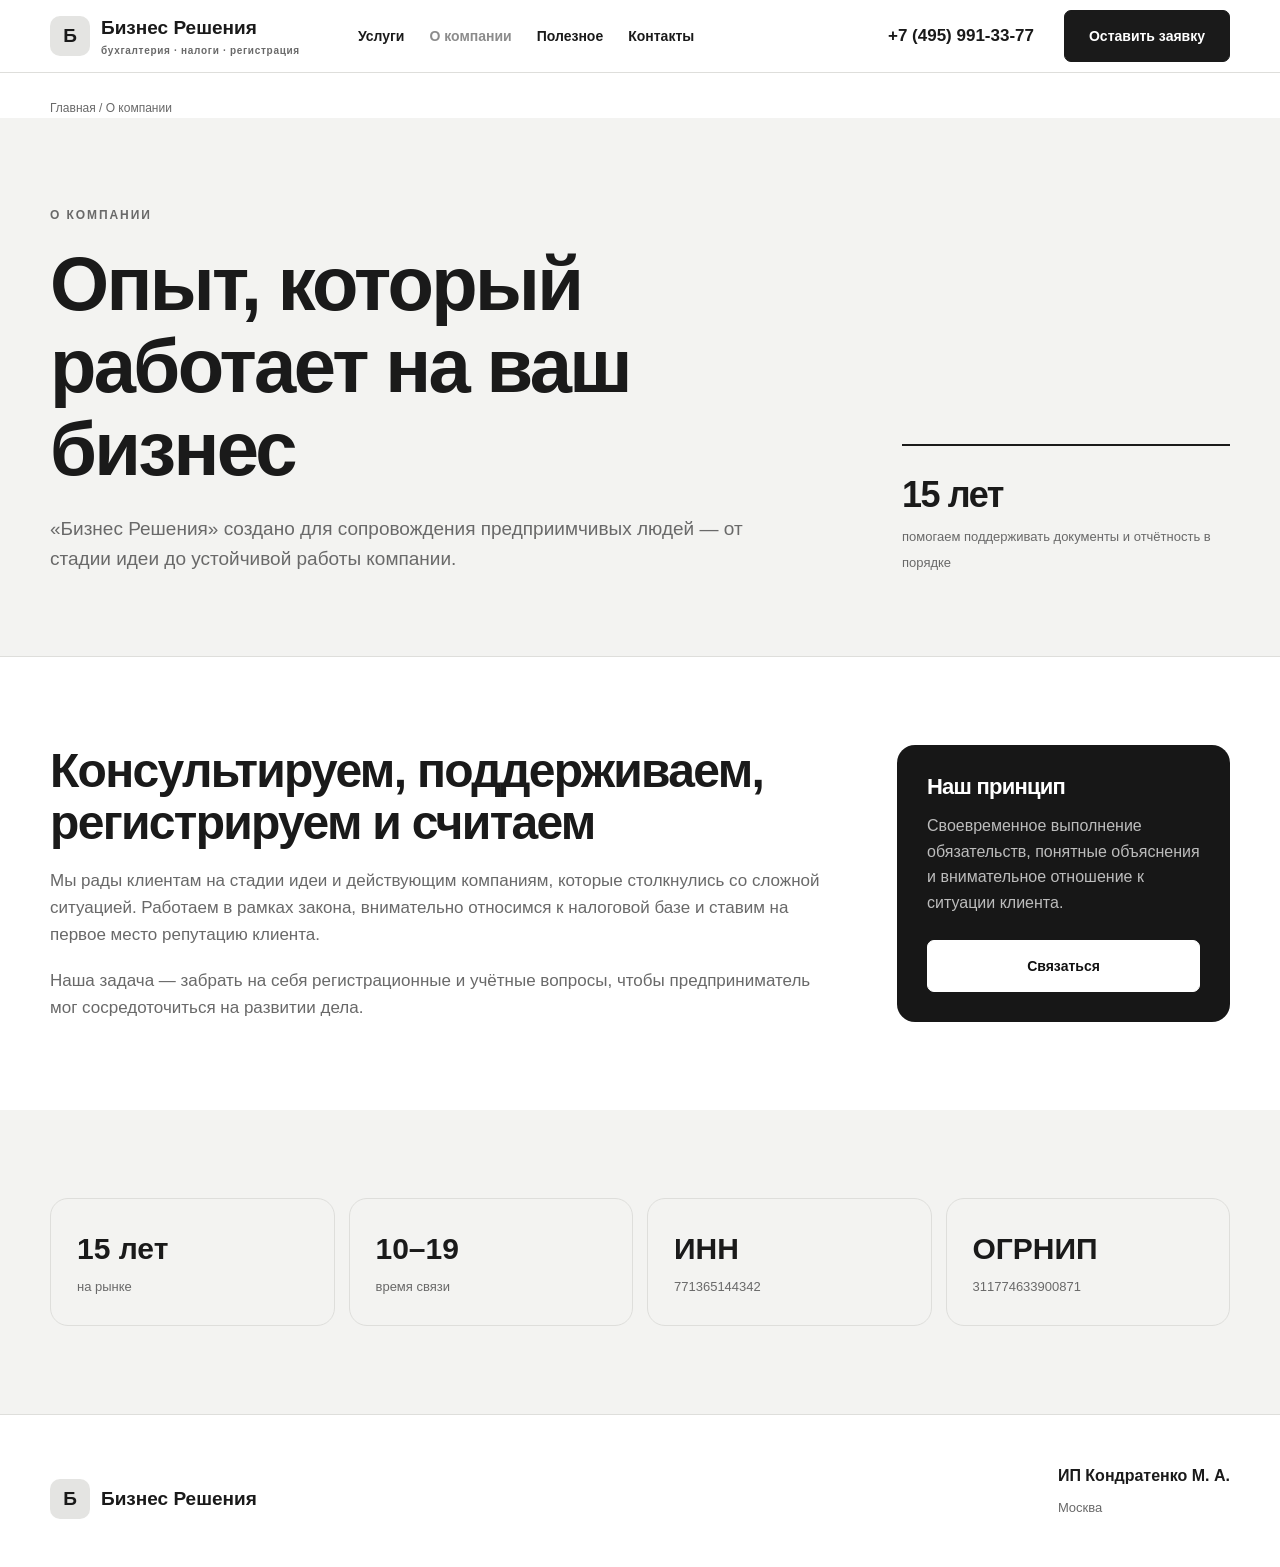
==== about.html @ 9b65f730 "Build matching inner pages" ====
<!doctype html><html lang="ru"><head><meta charset="utf-8"><meta name="viewport" content="width=device-width,initial-scale=1"><title>О компании — Бизнес Решения</title><link rel="stylesheet" href="inner.css"></head><body>
<header class="header"><nav class="nav container"><a class="logo" href="index.html"><span class="logo-mark">Б</span><span>Бизнес Решения<small>бухгалтерия · налоги · регистрация</small></span></a><div class="links"><a href="services.html">Услуги</a><a class="active" href="about.html">О компании</a><a href="blog.html">Полезное</a><a href="contacts.html">Контакты</a></div><a class="phone" href="tel:+74959913377">+7 (495) 991-33-77</a><a class="btn btn-dark" href="contacts.html#form">Оставить заявку</a><button class="burger" aria-label="Меню">☰</button></nav><div class="mobile-panel"><a href="services.html">Услуги</a><a href="about.html">О компании</a><a href="blog.html">Полезное</a><a href="contacts.html">Контакты</a></div></header>
<main><div class="container crumbs"><a href="index.html">Главная</a> / О компании</div><section class="hero"><div class="container hero-grid"><div><div class="eyebrow">О компании</div><h1>Опыт, который работает на ваш бизнес</h1><p>«Бизнес Решения» создано для сопровождения предприимчивых людей — от стадии идеи до устойчивой работы компании.</p></div><div class="hero-aside"><b>15 лет</b><span>помогаем поддерживать документы и отчётность в порядке</span></div></div></section>
<section class="section"><div class="container content-grid"><div class="prose"><h2>Консультируем, поддерживаем, регистрируем и считаем</h2><p>Мы рады клиентам на стадии идеи и действующим компаниям, которые столкнулись со сложной ситуацией. Работаем в рамках закона, внимательно относимся к налоговой базе и ставим на первое место репутацию клиента.</p><p>Наша задача — забрать на себя регистрационные и учётные вопросы, чтобы предприниматель мог сосредоточиться на развитии дела.</p></div><aside class="side-card"><h3>Наш принцип</h3><p>Своевременное выполнение обязательств, понятные объяснения и внимательное отношение к ситуации клиента.</p><a class="btn" href="contacts.html">Связаться</a></aside></div></section><section class="section soft"><div class="container"><div class="facts"><div class="fact"><b>15 лет</b><span>на рынке</span></div><div class="fact"><b>10–19</b><span>время связи</span></div><div class="fact"><b>ИНН</b><span>771365144342</span></div><div class="fact"><b>ОГРНИП</b><span>311774633900871</span></div></div></div></section></main><footer class="footer"><div class="container footer-grid"><div class="logo"><span class="logo-mark">Б</span><span>Бизнес Решения</span></div><div><b>ИП Кондратенко М. А.</b><p>Москва</p></div></div></footer><script src="inner.js"></script></body></html>
---- inner.css ----
:root{--ink:#1a1a1a;--muted:#696969;--line:#dededb;--soft:#f3f3f1;--paper:#fff;--radius:18px;--container:1180px}
*{box-sizing:border-box;margin:0;padding:0}html{scroll-behavior:smooth}body{font-family:Manrope,-apple-system,"Segoe UI",sans-serif;color:var(--ink);background:var(--paper);line-height:1.6;-webkit-font-smoothing:antialiased}a{color:inherit;text-decoration:none}p{color:var(--muted)}h1,h2,h3{line-height:1.08;letter-spacing:-.035em}h1{font-size:clamp(42px,6vw,76px)}h2{font-size:clamp(30px,4vw,48px)}h3{font-size:22px}.container{width:min(var(--container),calc(100% - 48px));margin:auto}.header{position:sticky;top:0;z-index:20;background:rgba(255,255,255,.94);backdrop-filter:blur(10px);border-bottom:1px solid var(--line)}.nav{height:72px;display:flex;align-items:center;gap:30px}.logo{display:flex;align-items:center;gap:11px;font-weight:750;font-size:19px}.logo-mark{width:40px;height:40px;border-radius:10px;background:#e4e4e2;display:grid;place-items:center}.logo small{display:block;font-size:10px;letter-spacing:.07em;color:var(--muted);font-weight:600}.links{display:flex;gap:25px;margin-left:28px}.links a{font-size:14px;font-weight:650}.links a:hover,.links a.active{opacity:.5}.phone{margin-left:auto;font-weight:750;font-size:17px;white-space:nowrap}.btn{display:inline-flex;align-items:center;justify-content:center;border:1px solid var(--ink);border-radius:7px;padding:14px 24px;font-weight:750;font-size:14px;transition:.18s}.btn:hover{transform:translateY(-2px)}.btn-dark{background:var(--ink);color:#fff}.btn-light{background:#fff}.crumbs{padding:26px 0 0;font-size:12px;color:var(--muted)}.hero{padding:88px 0 82px;background:var(--soft);border-bottom:1px solid var(--line)}.hero-grid{display:grid;grid-template-columns:minmax(0,1.55fr) minmax(280px,.65fr);gap:70px;align-items:end}.eyebrow{font-size:12px;text-transform:uppercase;letter-spacing:.16em;font-weight:750;color:var(--muted);margin-bottom:18px}.hero p{font-size:19px;max-width:700px;margin-top:24px}.hero-aside{border-top:2px solid var(--ink);padding-top:20px}.hero-aside b{display:block;font-size:36px;letter-spacing:-.04em}.hero-aside span{font-size:13px;color:var(--muted)}.section{padding:88px 0}.section.soft{background:var(--soft)}.section-head{display:flex;justify-content:space-between;align-items:end;gap:30px;margin-bottom:42px}.section-head p{max-width:520px}.service-grid{display:grid;grid-template-columns:repeat(3,1fr);gap:16px}.service-card{min-height:270px;border:1px solid var(--line);border-radius:var(--radius);padding:28px;display:flex;flex-direction:column;background:#fff;transition:.18s}.service-card:hover{transform:translateY(-4px);box-shadow:0 18px 45px rgba(0,0,0,.08)}.service-card .num{font-size:12px;color:var(--muted);margin-bottom:28px}.service-card p{margin:14px 0 24px;font-size:14px}.service-card .price{font-weight:800;margin-top:auto}.service-card .more{font-weight:700;font-size:13px;margin-top:18px}.steps{display:grid;grid-template-columns:repeat(4,1fr);border-top:1px solid var(--line)}.step{padding:28px 24px 0 0}.step .n{font-size:12px;color:var(--muted);margin-bottom:25px}.step p{font-size:14px;margin-top:10px}.content-grid{display:grid;grid-template-columns:minmax(0,1.4fr) minmax(280px,.6fr);gap:70px}.prose p{font-size:17px;margin-top:18px}.checklist{list-style:none;margin-top:28px;display:grid;gap:12px}.checklist li{padding:15px 0;border-bottom:1px solid var(--line);font-weight:650}.side-card{background:#171717;color:#fff;border-radius:var(--radius);padding:30px;align-self:start;position:sticky;top:98px}.side-card h3{color:#fff}.side-card p{color:#bcbcbc;margin:14px 0 24px}.side-card .price{font-size:34px;font-weight:800;margin-bottom:20px}.side-card .btn{width:100%;background:#fff;color:#111;border-color:#fff}.facts{display:grid;grid-template-columns:repeat(4,1fr);gap:14px}.fact{border:1px solid var(--line);border-radius:var(--radius);padding:26px}.fact b{font-size:30px;display:block}.fact span{font-size:13px;color:var(--muted)}.article-grid{display:grid;grid-template-columns:repeat(3,1fr);gap:16px}.article{border:1px solid var(--line);border-radius:var(--radius);overflow:hidden}.article .visual{height:150px;background:linear-gradient(135deg,#ededeb,#d8d8d4)}.article .body{padding:24px}.article .meta{font-size:11px;text-transform:uppercase;letter-spacing:.12em;color:var(--muted)}.article h3{margin:12px 0}.article p{font-size:14px}.contacts-grid{display:grid;grid-template-columns:.8fr 1.2fr;gap:20px}.contact-card,.map{border:1px solid var(--line);border-radius:var(--radius);padding:32px}.contact-row{padding:17px 0;border-bottom:1px solid var(--line)}.contact-row small{display:block;color:var(--muted)}.map{min-height:430px;background:linear-gradient(135deg,#ededeb,#fafafa);display:grid;place-items:center;text-align:center}.cta{background:#171717;color:#fff;padding:72px 0}.cta-grid{display:grid;grid-template-columns:1fr auto;align-items:center;gap:40px}.cta h2{color:#fff}.cta p{color:#bcbcbc;margin-top:12px}.cta .btn{background:#fff;color:#111}.footer{padding:48px 0;border-top:1px solid var(--line)}.footer-grid{display:flex;justify-content:space-between;gap:30px;align-items:flex-end}.footer p{font-size:13px;margin-top:10px}.burger{display:none}.mobile-panel{display:none}
@media(max-width:900px){.links,.phone,.nav>.btn{display:none}.burger{display:block;margin-left:auto;border:0;background:none;font-size:25px}.hero-grid,.content-grid,.contacts-grid{grid-template-columns:1fr}.hero-aside{max-width:400px}.service-grid,.article-grid{grid-template-columns:repeat(2,1fr)}.steps,.facts{grid-template-columns:repeat(2,1fr)}.side-card{position:static}.section-head{display:block}.section-head p{margin-top:14px}.cta-grid{grid-template-columns:1fr}.mobile-panel.open{display:flex;position:fixed;z-index:19;top:72px;left:0;right:0;background:#fff;padding:20px 24px;flex-direction:column;gap:15px;border-bottom:1px solid var(--line)}}
@media(max-width:600px){.container{width:min(100% - 32px,var(--container))}.hero{padding:58px 0}.section{padding:64px 0}.service-grid,.article-grid,.steps,.facts{grid-template-columns:1fr}.hero p{font-size:17px}.footer-grid{display:block}.footer-grid>div:last-child{margin-top:25px}.btn{width:100%}}
body{overflow-x:hidden}h1,h2,h3{overflow-wrap:anywhere}@media(max-width:600px){.container{min-width:0}.hero h1{font-size:38px;max-width:100%}}
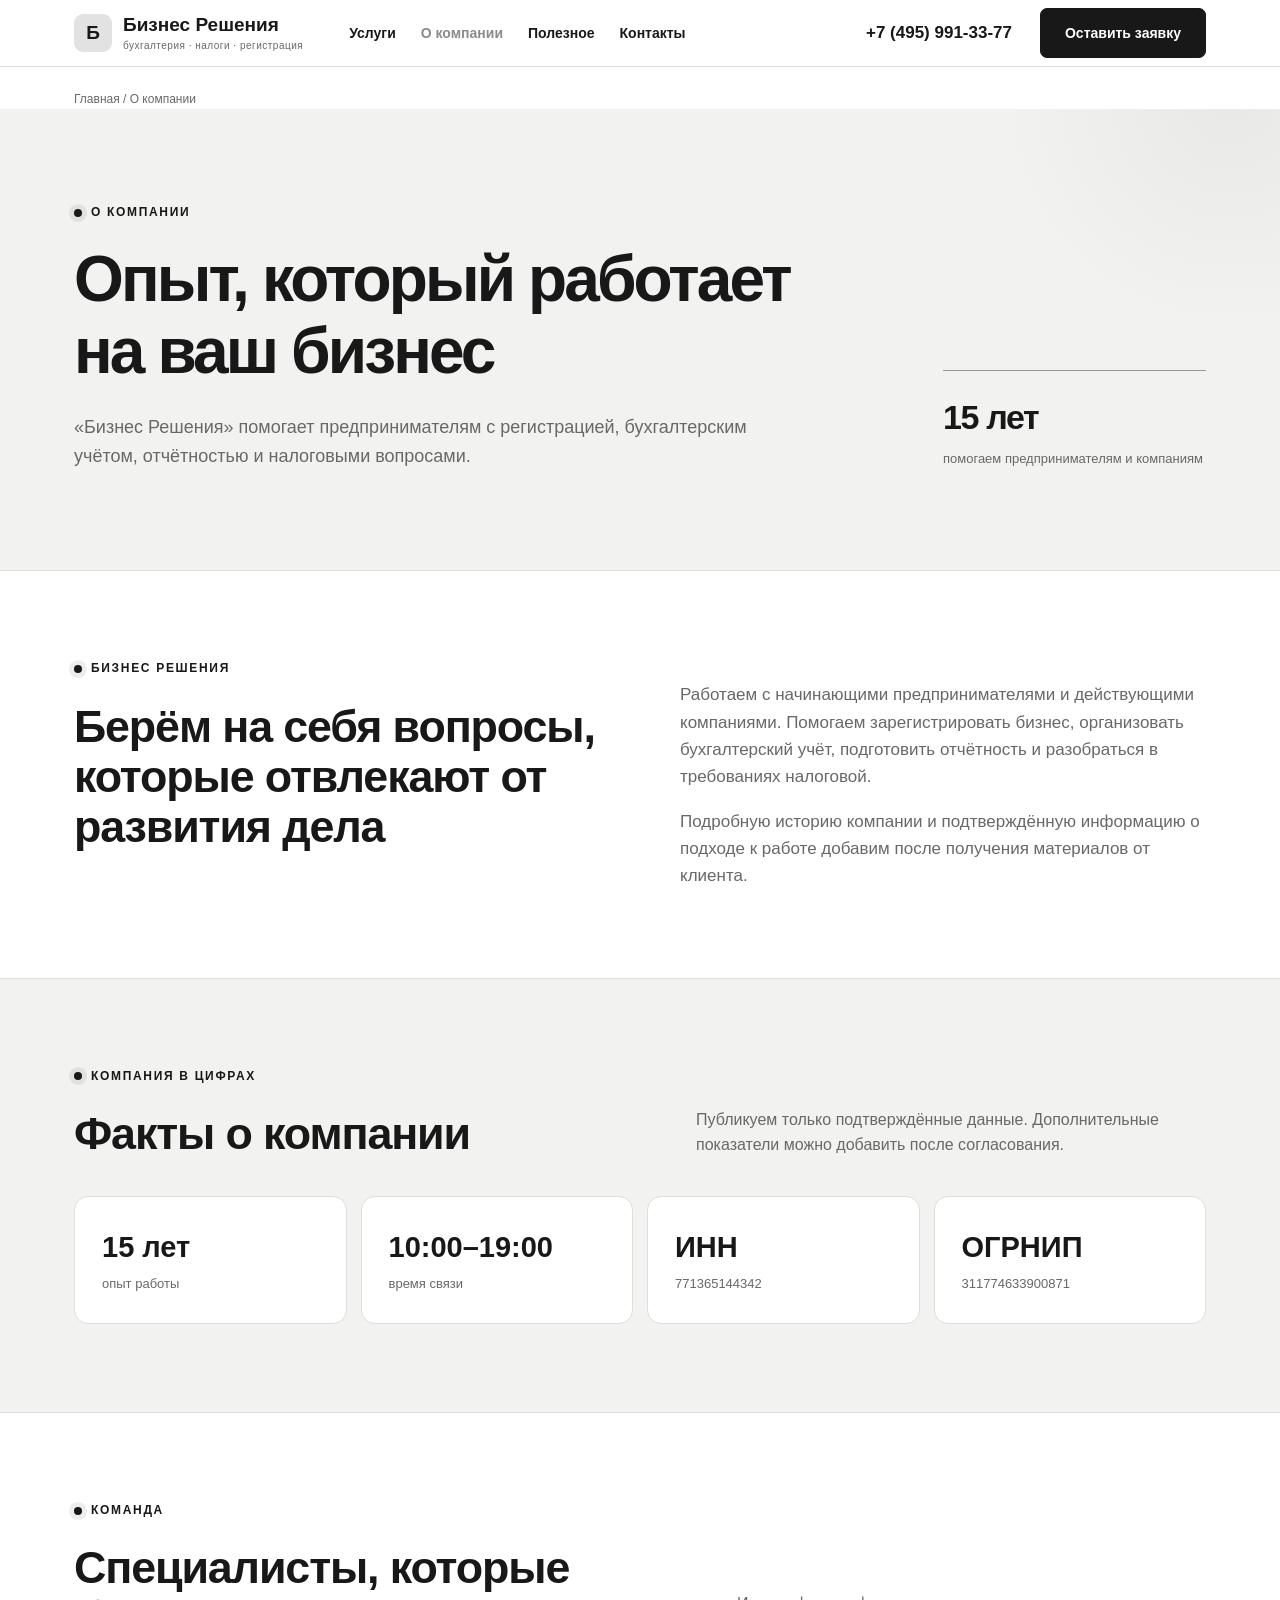
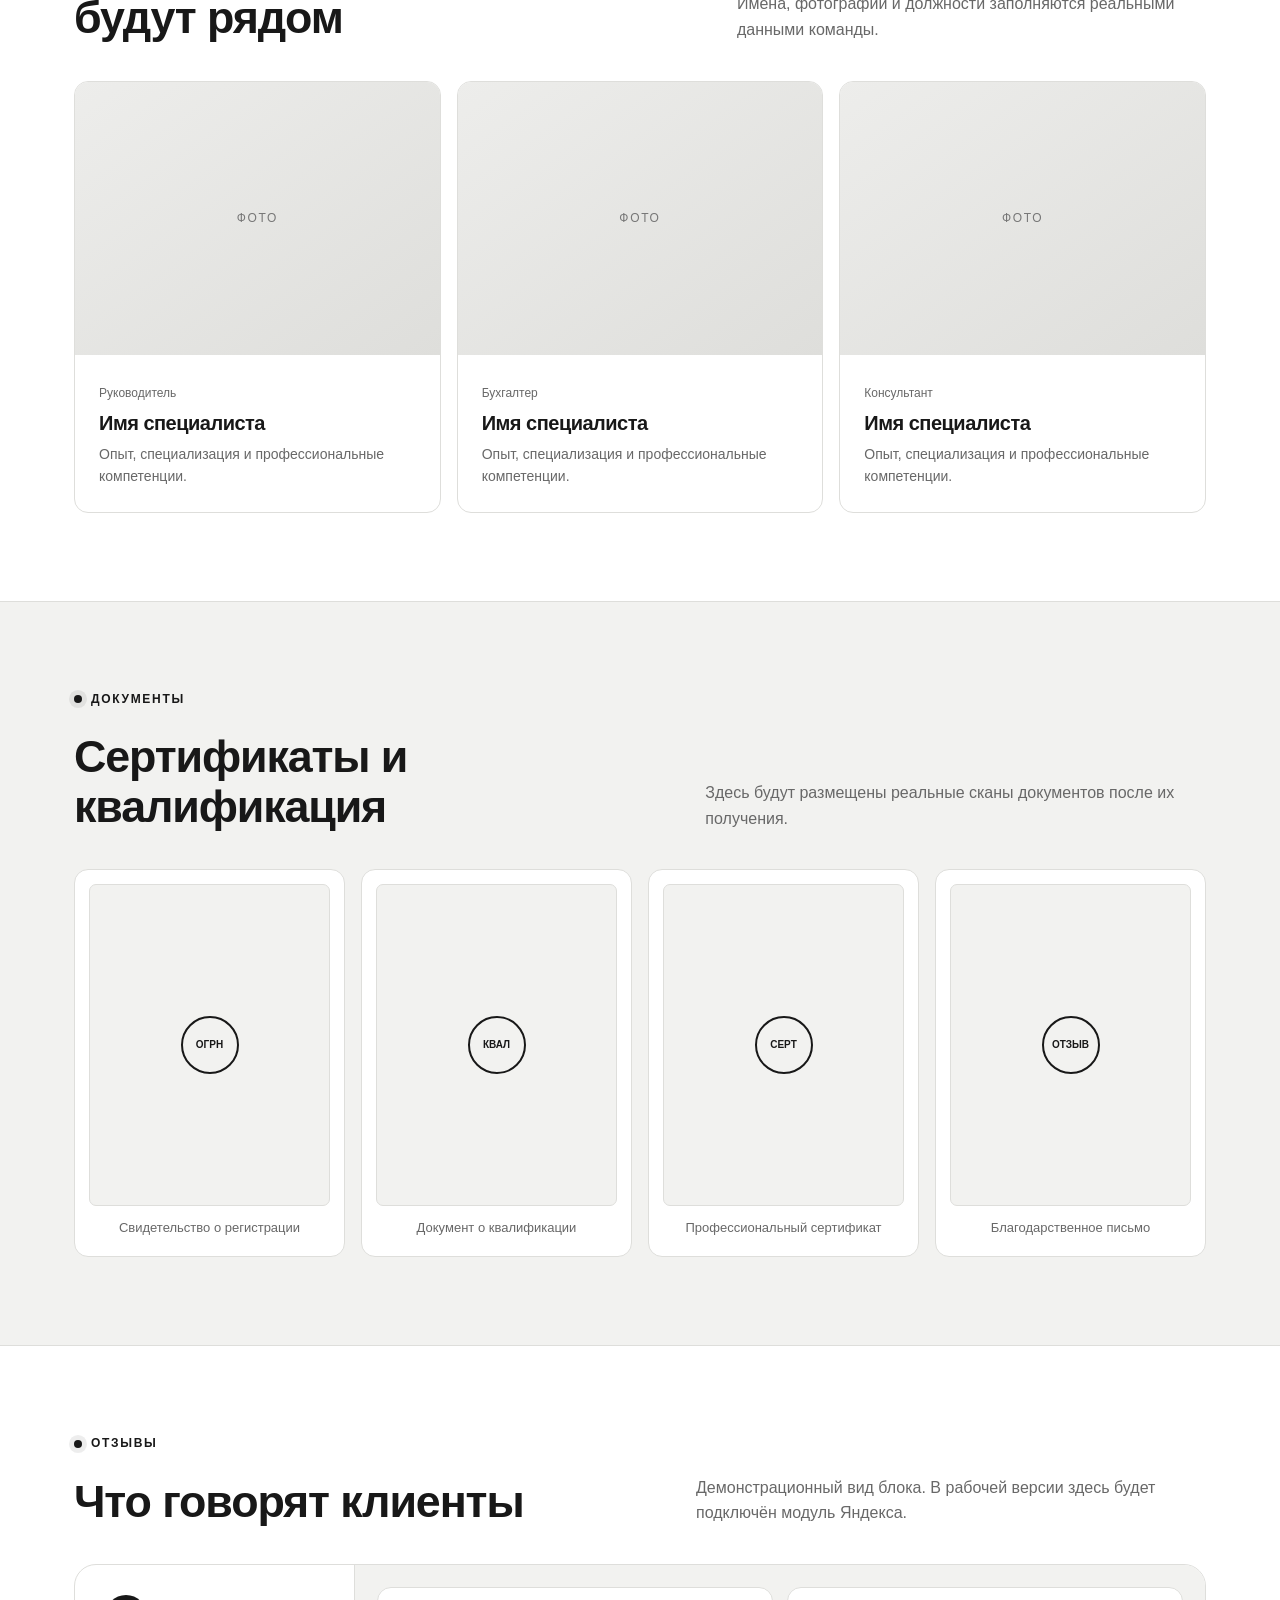
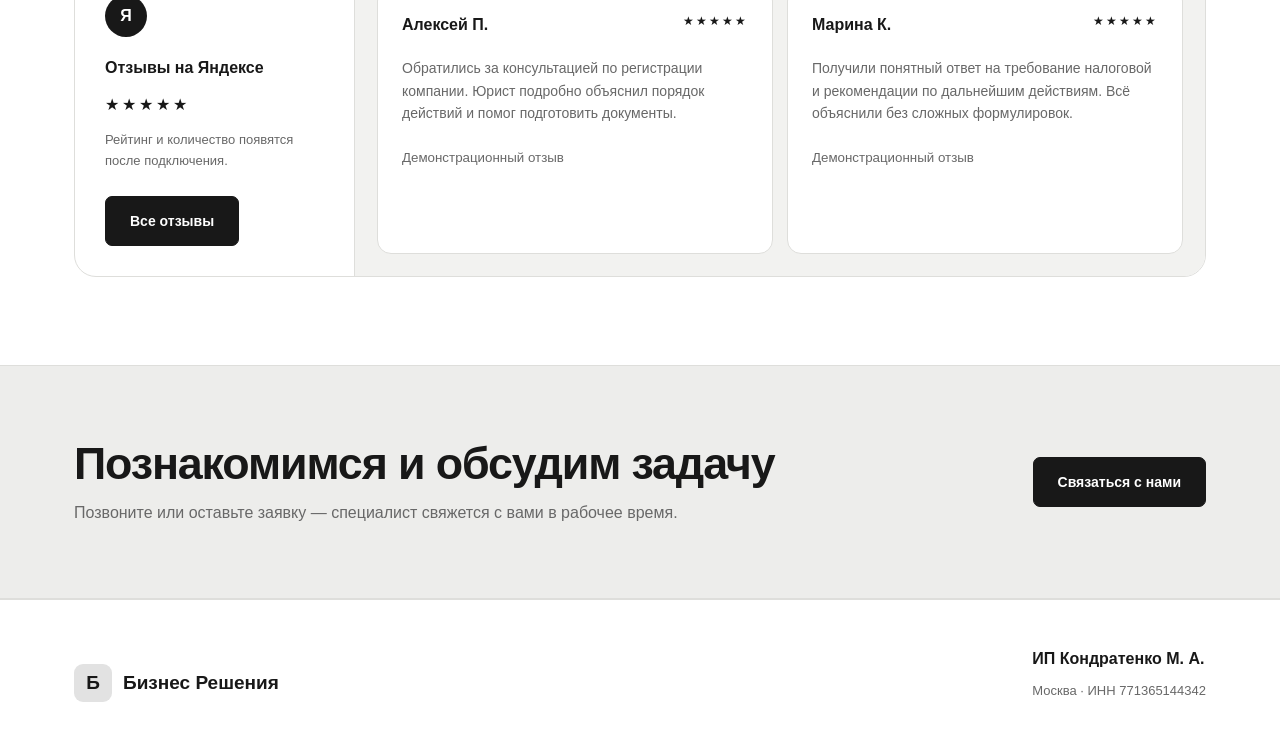
==== commit 3fc4a5c1: "Expand company page with trust sections" ====
--- a/about.html
+++ b/about.html
@@ -1,4 +1,27 @@
-<!doctype html><html lang="ru"><head><meta charset="utf-8"><meta name="viewport" content="width=device-width,initial-scale=1"><title>О компании — Бизнес Решения</title><link rel="stylesheet" href="inner.css"></head><body>
+<!doctype html>
+<html lang="ru">
+<head>
+  <meta charset="utf-8"><meta name="viewport" content="width=device-width,initial-scale=1">
+  <title>О компании — Бизнес Решения</title><link rel="stylesheet" href="inner.css">
+</head>
+<body>
 <header class="header"><nav class="nav container"><a class="logo" href="index.html"><span class="logo-mark">Б</span><span>Бизнес Решения<small>бухгалтерия · налоги · регистрация</small></span></a><div class="links"><a href="services.html">Услуги</a><a class="active" href="about.html">О компании</a><a href="blog.html">Полезное</a><a href="contacts.html">Контакты</a></div><a class="phone" href="tel:+74959913377">+7 (495) 991-33-77</a><a class="btn btn-dark" href="contacts.html#form">Оставить заявку</a><button class="burger" aria-label="Меню">☰</button></nav><div class="mobile-panel"><a href="services.html">Услуги</a><a href="about.html">О компании</a><a href="blog.html">Полезное</a><a href="contacts.html">Контакты</a></div></header>
-<main><div class="container crumbs"><a href="index.html">Главная</a> / О компании</div><section class="hero"><div class="container hero-grid"><div><div class="eyebrow">О компании</div><h1>Опыт, который работает на ваш бизнес</h1><p>«Бизнес Решения» создано для сопровождения предприимчивых людей — от стадии идеи до устойчивой работы компании.</p></div><div class="hero-aside"><b>15 лет</b><span>помогаем поддерживать документы и отчётность в порядке</span></div></div></section>
-<section class="section"><div class="container content-grid"><div class="prose"><h2>Консультируем, поддерживаем, регистрируем и считаем</h2><p>Мы рады клиентам на стадии идеи и действующим компаниям, которые столкнулись со сложной ситуацией. Работаем в рамках закона, внимательно относимся к налоговой базе и ставим на первое место репутацию клиента.</p><p>Наша задача — забрать на себя регистрационные и учётные вопросы, чтобы предприниматель мог сосредоточиться на развитии дела.</p></div><aside class="side-card"><h3>Наш принцип</h3><p>Своевременное выполнение обязательств, понятные объяснения и внимательное отношение к ситуации клиента.</p><a class="btn" href="contacts.html">Связаться</a></aside></div></section><section class="section soft"><div class="container"><div class="facts"><div class="fact"><b>15 лет</b><span>на рынке</span></div><div class="fact"><b>10–19</b><span>время связи</span></div><div class="fact"><b>ИНН</b><span>771365144342</span></div><div class="fact"><b>ОГРНИП</b><span>311774633900871</span></div></div></div></section></main><footer class="footer"><div class="container footer-grid"><div class="logo"><span class="logo-mark">Б</span><span>Бизнес Решения</span></div><div><b>ИП Кондратенко М. А.</b><p>Москва</p></div></div></footer><script src="inner.js"></script></body></html>
+<main>
+  <div class="container crumbs"><a href="index.html">Главная</a> / О компании</div>
+  <section class="hero"><div class="container hero-grid"><div><div class="eyebrow">О компании</div><h1>Опыт, который работает на ваш бизнес</h1><p>«Бизнес Решения» помогает предпринимателям с регистрацией, бухгалтерским учётом, отчётностью и налоговыми вопросами.</p></div><div class="hero-aside"><b>15 лет</b><span>помогаем предпринимателям и компаниям</span></div></div></section>
+
+  <section class="section"><div class="container about-intro"><div><div class="eyebrow">Бизнес Решения</div><h2>Берём на себя вопросы, которые отвлекают от развития дела</h2></div><div class="prose"><p>Работаем с начинающими предпринимателями и действующими компаниями. Помогаем зарегистрировать бизнес, организовать бухгалтерский учёт, подготовить отчётность и разобраться в требованиях налоговой.</p><p>Подробную историю компании и подтверждённую информацию о подходе к работе добавим после получения материалов от клиента.</p></div></div></section>
+
+  <section class="section soft"><div class="container"><div class="section-head"><div><div class="eyebrow">Компания в цифрах</div><h2>Факты о компании</h2></div><p>Публикуем только подтверждённые данные. Дополнительные показатели можно добавить после согласования.</p></div><div class="facts"><div class="fact"><b>15 лет</b><span>опыт работы</span></div><div class="fact"><b>10:00–19:00</b><span>время связи</span></div><div class="fact"><b>ИНН</b><span>771365144342</span></div><div class="fact"><b>ОГРНИП</b><span>311774633900871</span></div></div></div></section>
+
+  <section class="section"><div class="container"><div class="section-head"><div><div class="eyebrow">Команда</div><h2>Специалисты, которые будут рядом</h2></div><p>Имена, фотографии и должности заполняются реальными данными команды.</p></div><div class="team-grid"><article class="team-card"><div class="team-photo"><span>Фото</span></div><div class="team-copy"><span>Руководитель</span><h3>Имя специалиста</h3><p>Опыт, специализация и профессиональные компетенции.</p></div></article><article class="team-card"><div class="team-photo"><span>Фото</span></div><div class="team-copy"><span>Бухгалтер</span><h3>Имя специалиста</h3><p>Опыт, специализация и профессиональные компетенции.</p></div></article><article class="team-card"><div class="team-photo"><span>Фото</span></div><div class="team-copy"><span>Консультант</span><h3>Имя специалиста</h3><p>Опыт, специализация и профессиональные компетенции.</p></div></article></div></div></section>
+
+  <section class="section soft" id="certificates"><div class="container"><div class="section-head"><div><div class="eyebrow">Документы</div><h2>Сертификаты и квалификация</h2></div><p>Здесь будут размещены реальные сканы документов после их получения.</p></div><div class="cert-grid"><article class="cert-card"><div class="cert-sheet"><span>ОГРН</span></div><p>Свидетельство о регистрации</p></article><article class="cert-card"><div class="cert-sheet"><span>КВАЛ</span></div><p>Документ о квалификации</p></article><article class="cert-card"><div class="cert-sheet"><span>СЕРТ</span></div><p>Профессиональный сертификат</p></article><article class="cert-card"><div class="cert-sheet"><span>ОТЗЫВ</span></div><p>Благодарственное письмо</p></article></div></div></section>
+
+  <section class="section" id="reviews"><div class="container"><div class="section-head"><div><div class="eyebrow">Отзывы</div><h2>Что говорят клиенты</h2></div><p>Демонстрационный вид блока. В рабочей версии здесь будет подключён модуль Яндекса.</p></div><div class="reviews-shell"><aside class="review-score"><span class="yandex-mark">Я</span><strong>Отзывы на Яндексе</strong><div class="score-line">★★★★★</div><p>Рейтинг и количество появятся после подключения.</p><a class="btn btn-dark" href="#">Все отзывы</a></aside><div class="review-list"><article class="review-card"><div class="review-head"><b>Алексей П.</b><span>★★★★★</span></div><p>Обратились за консультацией по регистрации компании. Юрист подробно объяснил порядок действий и помог подготовить документы.</p><small>Демонстрационный отзыв</small></article><article class="review-card"><div class="review-head"><b>Марина К.</b><span>★★★★★</span></div><p>Получили понятный ответ на требование налоговой и рекомендации по дальнейшим действиям. Всё объяснили без сложных формулировок.</p><small>Демонстрационный отзыв</small></article></div></div></div></section>
+
+  <section class="cta"><div class="container cta-grid"><div><h2>Познакомимся и обсудим задачу</h2><p>Позвоните или оставьте заявку — специалист свяжется с вами в рабочее время.</p></div><a class="btn" href="contacts.html#form">Связаться с нами</a></div></section>
+</main>
+<footer class="footer"><div class="container footer-grid"><div class="logo"><span class="logo-mark">Б</span><span>Бизнес Решения</span></div><div><b>ИП Кондратенко М. А.</b><p>Москва · ИНН 771365144342</p></div></div></footer>
+<script src="inner.js"></script>
+</body></html>
--- a/inner.css
+++ b/inner.css
@@ -1,5 +1,43 @@
-:root{--ink:#1a1a1a;--muted:#696969;--line:#dededb;--soft:#f3f3f1;--paper:#fff;--radius:18px;--container:1180px}
-*{box-sizing:border-box;margin:0;padding:0}html{scroll-behavior:smooth}body{font-family:Manrope,-apple-system,"Segoe UI",sans-serif;color:var(--ink);background:var(--paper);line-height:1.6;-webkit-font-smoothing:antialiased}a{color:inherit;text-decoration:none}p{color:var(--muted)}h1,h2,h3{line-height:1.08;letter-spacing:-.035em}h1{font-size:clamp(42px,6vw,76px)}h2{font-size:clamp(30px,4vw,48px)}h3{font-size:22px}.container{width:min(var(--container),calc(100% - 48px));margin:auto}.header{position:sticky;top:0;z-index:20;background:rgba(255,255,255,.94);backdrop-filter:blur(10px);border-bottom:1px solid var(--line)}.nav{height:72px;display:flex;align-items:center;gap:30px}.logo{display:flex;align-items:center;gap:11px;font-weight:750;font-size:19px}.logo-mark{width:40px;height:40px;border-radius:10px;background:#e4e4e2;display:grid;place-items:center}.logo small{display:block;font-size:10px;letter-spacing:.07em;color:var(--muted);font-weight:600}.links{display:flex;gap:25px;margin-left:28px}.links a{font-size:14px;font-weight:650}.links a:hover,.links a.active{opacity:.5}.phone{margin-left:auto;font-weight:750;font-size:17px;white-space:nowrap}.btn{display:inline-flex;align-items:center;justify-content:center;border:1px solid var(--ink);border-radius:7px;padding:14px 24px;font-weight:750;font-size:14px;transition:.18s}.btn:hover{transform:translateY(-2px)}.btn-dark{background:var(--ink);color:#fff}.btn-light{background:#fff}.crumbs{padding:26px 0 0;font-size:12px;color:var(--muted)}.hero{padding:88px 0 82px;background:var(--soft);border-bottom:1px solid var(--line)}.hero-grid{display:grid;grid-template-columns:minmax(0,1.55fr) minmax(280px,.65fr);gap:70px;align-items:end}.eyebrow{font-size:12px;text-transform:uppercase;letter-spacing:.16em;font-weight:750;color:var(--muted);margin-bottom:18px}.hero p{font-size:19px;max-width:700px;margin-top:24px}.hero-aside{border-top:2px solid var(--ink);padding-top:20px}.hero-aside b{display:block;font-size:36px;letter-spacing:-.04em}.hero-aside span{font-size:13px;color:var(--muted)}.section{padding:88px 0}.section.soft{background:var(--soft)}.section-head{display:flex;justify-content:space-between;align-items:end;gap:30px;margin-bottom:42px}.section-head p{max-width:520px}.service-grid{display:grid;grid-template-columns:repeat(3,1fr);gap:16px}.service-card{min-height:270px;border:1px solid var(--line);border-radius:var(--radius);padding:28px;display:flex;flex-direction:column;background:#fff;transition:.18s}.service-card:hover{transform:translateY(-4px);box-shadow:0 18px 45px rgba(0,0,0,.08)}.service-card .num{font-size:12px;color:var(--muted);margin-bottom:28px}.service-card p{margin:14px 0 24px;font-size:14px}.service-card .price{font-weight:800;margin-top:auto}.service-card .more{font-weight:700;font-size:13px;margin-top:18px}.steps{display:grid;grid-template-columns:repeat(4,1fr);border-top:1px solid var(--line)}.step{padding:28px 24px 0 0}.step .n{font-size:12px;color:var(--muted);margin-bottom:25px}.step p{font-size:14px;margin-top:10px}.content-grid{display:grid;grid-template-columns:minmax(0,1.4fr) minmax(280px,.6fr);gap:70px}.prose p{font-size:17px;margin-top:18px}.checklist{list-style:none;margin-top:28px;display:grid;gap:12px}.checklist li{padding:15px 0;border-bottom:1px solid var(--line);font-weight:650}.side-card{background:#171717;color:#fff;border-radius:var(--radius);padding:30px;align-self:start;position:sticky;top:98px}.side-card h3{color:#fff}.side-card p{color:#bcbcbc;margin:14px 0 24px}.side-card .price{font-size:34px;font-weight:800;margin-bottom:20px}.side-card .btn{width:100%;background:#fff;color:#111;border-color:#fff}.facts{display:grid;grid-template-columns:repeat(4,1fr);gap:14px}.fact{border:1px solid var(--line);border-radius:var(--radius);padding:26px}.fact b{font-size:30px;display:block}.fact span{font-size:13px;color:var(--muted)}.article-grid{display:grid;grid-template-columns:repeat(3,1fr);gap:16px}.article{border:1px solid var(--line);border-radius:var(--radius);overflow:hidden}.article .visual{height:150px;background:linear-gradient(135deg,#ededeb,#d8d8d4)}.article .body{padding:24px}.article .meta{font-size:11px;text-transform:uppercase;letter-spacing:.12em;color:var(--muted)}.article h3{margin:12px 0}.article p{font-size:14px}.contacts-grid{display:grid;grid-template-columns:.8fr 1.2fr;gap:20px}.contact-card,.map{border:1px solid var(--line);border-radius:var(--radius);padding:32px}.contact-row{padding:17px 0;border-bottom:1px solid var(--line)}.contact-row small{display:block;color:var(--muted)}.map{min-height:430px;background:linear-gradient(135deg,#ededeb,#fafafa);display:grid;place-items:center;text-align:center}.cta{background:#171717;color:#fff;padding:72px 0}.cta-grid{display:grid;grid-template-columns:1fr auto;align-items:center;gap:40px}.cta h2{color:#fff}.cta p{color:#bcbcbc;margin-top:12px}.cta .btn{background:#fff;color:#111}.footer{padding:48px 0;border-top:1px solid var(--line)}.footer-grid{display:flex;justify-content:space-between;gap:30px;align-items:flex-end}.footer p{font-size:13px;margin-top:10px}.burger{display:none}.mobile-panel{display:none}
-@media(max-width:900px){.links,.phone,.nav>.btn{display:none}.burger{display:block;margin-left:auto;border:0;background:none;font-size:25px}.hero-grid,.content-grid,.contacts-grid{grid-template-columns:1fr}.hero-aside{max-width:400px}.service-grid,.article-grid{grid-template-columns:repeat(2,1fr)}.steps,.facts{grid-template-columns:repeat(2,1fr)}.side-card{position:static}.section-head{display:block}.section-head p{margin-top:14px}.cta-grid{grid-template-columns:1fr}.mobile-panel.open{display:flex;position:fixed;z-index:19;top:72px;left:0;right:0;background:#fff;padding:20px 24px;flex-direction:column;gap:15px;border-bottom:1px solid var(--line)}}
-@media(max-width:600px){.container{width:min(100% - 32px,var(--container))}.hero{padding:58px 0}.section{padding:64px 0}.service-grid,.article-grid,.steps,.facts{grid-template-columns:1fr}.hero p{font-size:17px}.footer-grid{display:block}.footer-grid>div:last-child{margin-top:25px}.btn{width:100%}}
-body{overflow-x:hidden}h1,h2,h3{overflow-wrap:anywhere}@media(max-width:600px){.container{min-width:0}.hero h1{font-size:38px;max-width:100%}}
+:root {
+  --ink:#181818; --muted:#686868; --paper:#fff; --soft:#f2f2f0;
+  --line:#dededb; --container:1132px; --r-sm:7px; --r-md:14px; --r-lg:22px;
+}
+*{box-sizing:border-box;margin:0;padding:0}
+html{scroll-behavior:smooth}
+body{font-family:Manrope,-apple-system,"Segoe UI",sans-serif;color:var(--ink);background:var(--paper);line-height:1.6;-webkit-font-smoothing:antialiased;overflow-x:hidden}
+a{color:inherit;text-decoration:none} p{color:var(--muted)}
+h1,h2,h3{font-weight:600;line-height:1.12;letter-spacing:-.025em;overflow-wrap:anywhere}
+h1{font-size:clamp(40px,5vw,64px);letter-spacing:-.045em} h2{font-size:clamp(30px,3.5vw,46px)} h3{font-size:20px}
+.container{width:min(var(--container),calc(100% - 48px));margin:auto}
+.header{position:sticky;top:0;z-index:20;background:rgba(255,255,255,.94);backdrop-filter:blur(10px);border-bottom:1px solid var(--line)}
+.nav{height:66px;display:flex;align-items:center;gap:28px}
+.logo{display:flex;align-items:center;gap:11px;font-weight:600;font-size:19px;line-height:1.2;white-space:nowrap}
+.logo-mark{width:38px;height:38px;border-radius:9px;background:#e2e2e2;display:grid;place-items:center;flex:none}
+.logo small{display:block;font-size:10px;letter-spacing:.05em;color:var(--muted);font-weight:500;margin-top:4px}
+.links{display:flex;gap:25px;margin-left:18px;align-items:center}.links a{font-size:14px;font-weight:600}.links a:hover,.links a.active{opacity:.5}
+.phone{margin-left:auto;font-weight:600;font-size:17px;white-space:nowrap}
+.btn{display:inline-flex;align-items:center;justify-content:center;border:1px solid var(--line);border-radius:var(--r-sm);padding:13px 24px;font-weight:600;font-size:14px;transition:.18s;background:transparent}
+.btn:hover{transform:translateY(-1px);border-color:#aaa}.btn-dark{background:var(--ink);border-color:var(--ink);color:#fff}.btn-light{background:#fff;border-color:#fff;color:var(--ink)}
+.crumbs{padding:23px 0 0;font-size:12px;color:var(--muted)}
+.hero{padding:94px 0 100px;background:var(--soft);border-bottom:1px solid var(--line);position:relative;overflow:hidden}
+.hero:after{content:"";position:absolute;width:480px;height:480px;border-radius:50%;right:-190px;top:-250px;background:radial-gradient(circle,rgba(0,0,0,.04),transparent 68%)}
+.hero .container{position:relative;z-index:1}.hero-grid{display:grid;grid-template-columns:minmax(0,1.65fr) minmax(250px,.55fr);gap:80px;align-items:end}
+.eyebrow{font-size:12px;text-transform:uppercase;letter-spacing:.14em;font-weight:600;color:var(--ink);margin-bottom:22px;display:flex;align-items:center;gap:9px}
+.eyebrow:before{content:"";width:8px;height:8px;border-radius:50%;background:var(--ink);box-shadow:0 0 0 5px rgba(0,0,0,.07);flex:none}
+.hero p{font-size:18px;max-width:690px;margin-top:25px}.hero-aside{border-top:1px solid #999;padding-top:19px}.hero-aside b{display:block;font-size:34px;font-weight:600;letter-spacing:-.04em}.hero-aside span{font-size:13px;color:var(--muted)}
+.section{padding:88px 0}.section.soft{background:var(--soft);border-block:1px solid var(--line)}
+.section-head{display:flex;justify-content:space-between;align-items:end;gap:40px;margin-bottom:38px}.section-head p{max-width:510px}
+.service-grid{display:grid;grid-template-columns:repeat(3,1fr);gap:16px}.service-card{min-height:270px;border:1px solid var(--line);border-radius:var(--r-md);padding:29px;display:flex;flex-direction:column;background:#fff;transition:.2s}.service-card:hover{transform:translateY(-3px);box-shadow:0 16px 36px rgba(0,0,0,.07)}
+.service-card .num{font-size:12px;color:var(--muted);margin-bottom:30px}.service-card p{margin:13px 0 24px;font-size:14px}.service-card .price{font-weight:600;margin-top:auto}.service-card .more{font-weight:600;font-size:13px;margin-top:18px}
+.steps{display:grid;grid-template-columns:repeat(4,1fr);border-top:1px solid var(--line)}.step{padding:28px 28px 0 0}.step .n{font-size:12px;color:var(--muted);margin-bottom:24px}.step p{font-size:14px;margin-top:10px}
+.content-grid{display:grid;grid-template-columns:minmax(0,1.45fr) minmax(280px,.55fr);gap:72px}.prose p{font-size:17px;margin-top:18px}.checklist{list-style:none;margin-top:28px;display:grid;gap:0}.checklist li{padding:15px 0;border-bottom:1px solid var(--line);font-weight:600}
+.side-card{background:var(--ink);color:#fff;border-radius:var(--r-lg);padding:32px;align-self:start;position:sticky;top:92px}.side-card h3{color:#fff}.side-card p{color:#bcbcbc;margin:14px 0 24px}.side-card .price{font-size:32px;font-weight:600;margin-bottom:20px}.side-card .btn{width:100%;background:#fff;color:#111;border-color:#fff}
+.facts{display:grid;grid-template-columns:repeat(4,1fr);gap:14px}.fact{border:1px solid var(--line);border-radius:var(--r-md);padding:27px;background:#fff}.fact b{font-size:29px;font-weight:600;display:block}.fact span{font-size:13px;color:var(--muted)}
+.article-grid{display:grid;grid-template-columns:repeat(3,1fr);gap:16px}.article{border:1px solid var(--line);border-radius:var(--r-md);overflow:hidden;background:#fff;transition:.2s}.article:hover{transform:translateY(-3px)}.article .visual{height:165px;background:linear-gradient(135deg,#eeeeec,#dededb);position:relative}.article .visual:after{content:"";position:absolute;inset:24px;border:1px solid rgba(0,0,0,.09);border-radius:50%}.article .body{padding:25px}.article .meta{font-size:11px;text-transform:uppercase;letter-spacing:.12em;color:var(--muted)}.article h3{margin:12px 0}.article p{font-size:14px}
+.contacts-grid{display:grid;grid-template-columns:.8fr 1.2fr;gap:18px}.contact-card,.map{border:1px solid var(--line);border-radius:var(--r-md);padding:32px;background:#fff}.contact-row{padding:17px 0;border-bottom:1px solid var(--line)}.contact-row small{display:block;color:var(--muted)}.map{min-height:430px;background:linear-gradient(135deg,#ececea,#f8f8f7);display:grid;place-items:center;text-align:center}
+.cta{background:#ededeb;color:var(--ink);padding:72px 0;border-block:1px solid var(--line)}.cta-grid{display:grid;grid-template-columns:1fr auto;align-items:center;gap:40px}.cta p{margin-top:12px}.cta .btn{background:var(--ink);color:#fff;border-color:var(--ink)}
+.footer{padding:46px 0;border-top:1px solid var(--line)}.footer-grid{display:flex;justify-content:space-between;gap:30px;align-items:flex-end}.footer p{font-size:13px;margin-top:10px}.burger{display:none}.mobile-panel{display:none}
+@media(max-width:1050px){.links{gap:16px;margin-left:0}.nav{gap:18px}.nav>.btn{padding-inline:16px}}
+@media(max-width:900px){.links,.phone,.nav>.btn{display:none}.burger{display:block;margin-left:auto;border:0;background:none;font-size:25px}.hero-grid,.content-grid,.contacts-grid{grid-template-columns:1fr}.hero-aside{max-width:400px}.service-grid,.article-grid{grid-template-columns:repeat(2,1fr)}.steps,.facts{grid-template-columns:repeat(2,1fr)}.side-card{position:static}.section-head{display:block}.section-head p{margin-top:14px}.cta-grid{grid-template-columns:1fr}.mobile-panel.open{display:flex;position:fixed;z-index:19;top:66px;left:0;right:0;background:#fff;padding:20px 24px;flex-direction:column;gap:15px;border-bottom:1px solid var(--line)}}
+@media(max-width:600px){.container{width:min(100% - 32px,var(--container));min-width:0}.hero{padding:66px 0 72px}.hero h1{font-size:40px}.section{padding:64px 0}.service-grid,.article-grid,.steps,.facts{grid-template-columns:1fr}.hero p{font-size:17px}.footer-grid{display:block}.footer-grid>div:last-child{margin-top:25px}.btn{width:100%}}
+.about-intro{display:grid;grid-template-columns:1fr 1fr;gap:80px;align-items:start}.about-intro .prose{padding-top:4px}.team-grid{display:grid;grid-template-columns:repeat(3,1fr);gap:16px}.team-card{border:1px solid var(--line);border-radius:var(--r-md);overflow:hidden;background:#fff}.team-photo{aspect-ratio:4/3;background:linear-gradient(145deg,#ededeb,#dededb);display:grid;place-items:center;color:#777;font-size:12px;text-transform:uppercase;letter-spacing:.14em}.team-copy{padding:24px}.team-copy>span{font-size:12px;color:var(--muted)}.team-copy h3{margin:7px 0 9px}.team-copy p{font-size:14px}.cert-grid{display:grid;grid-template-columns:repeat(4,1fr);gap:16px}.cert-card{background:#fff;border:1px solid var(--line);border-radius:var(--r-md);padding:14px;text-align:center}.cert-sheet{aspect-ratio:3/4;border:1px solid var(--line);border-radius:var(--r-sm);background:var(--soft);display:grid;place-items:center}.cert-sheet span{width:58px;height:58px;border:2px solid var(--ink);border-radius:50%;display:grid;place-items:center;font-size:10px;font-weight:600}.cert-card p{font-size:13px;padding:12px 5px 4px}.reviews-shell{display:grid;grid-template-columns:280px 1fr;border:1px solid var(--line);border-radius:var(--r-lg);overflow:hidden;background:#fff}.review-score{padding:30px;border-right:1px solid var(--line);display:flex;flex-direction:column;align-items:flex-start}.yandex-mark{width:42px;height:42px;border-radius:50%;background:var(--ink);color:#fff;display:grid;place-items:center;font-weight:600;margin-bottom:18px}.score-line{letter-spacing:3px;margin:12px 0}.review-score p{font-size:13px;margin-bottom:24px}.review-list{display:grid;grid-template-columns:1fr 1fr;gap:14px;padding:22px;background:var(--soft)}.review-card{background:#fff;border:1px solid var(--line);border-radius:var(--r-md);padding:24px}.review-head{display:flex;justify-content:space-between;gap:15px;margin-bottom:20px}.review-head span{letter-spacing:2px;font-size:12px}.review-card p{font-size:14px}.review-card small{display:block;color:var(--muted);margin-top:22px}@media(max-width:900px){.about-intro,.reviews-shell{grid-template-columns:1fr}.team-grid{grid-template-columns:repeat(2,1fr)}.cert-grid{grid-template-columns:repeat(2,1fr)}.review-score{border-right:0;border-bottom:1px solid var(--line)}}@media(max-width:600px){.about-intro,.team-grid,.cert-grid,.review-list{grid-template-columns:1fr}.team-grid,.cert-grid{gap:12px}}
